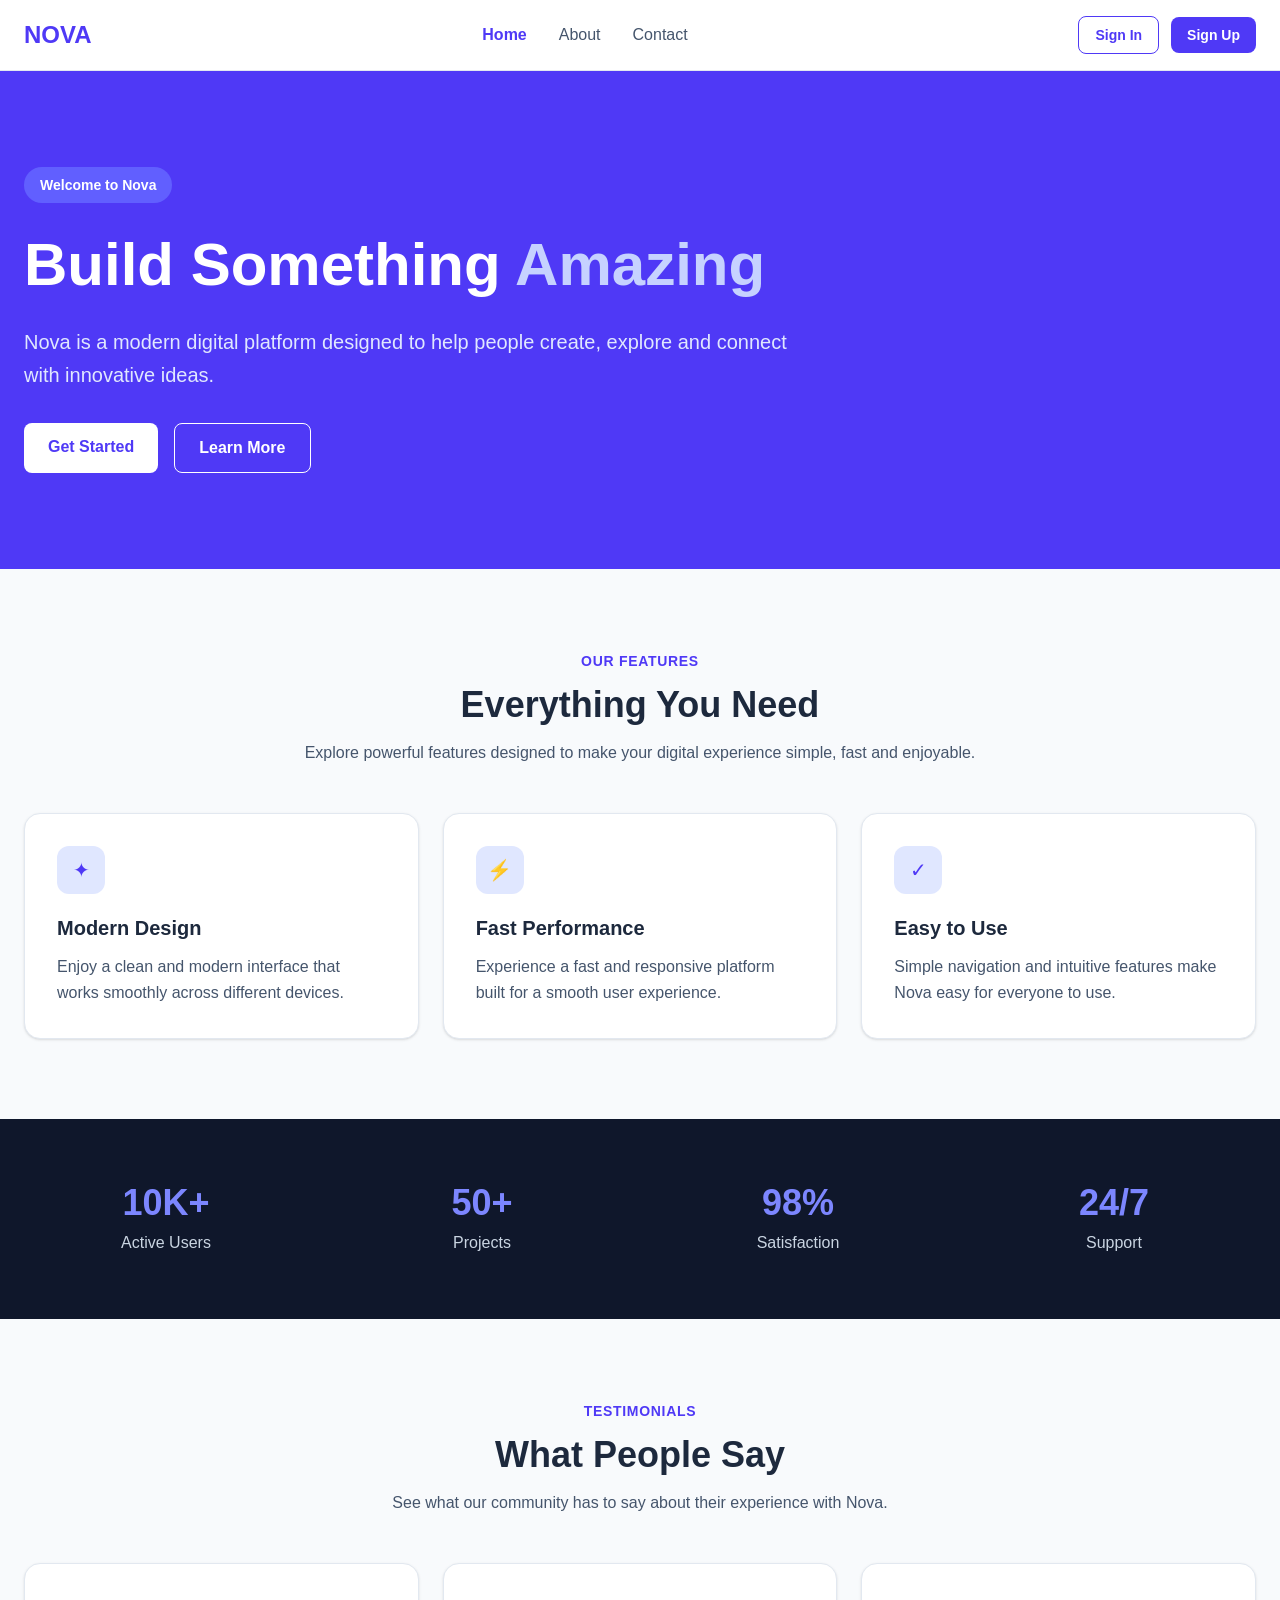
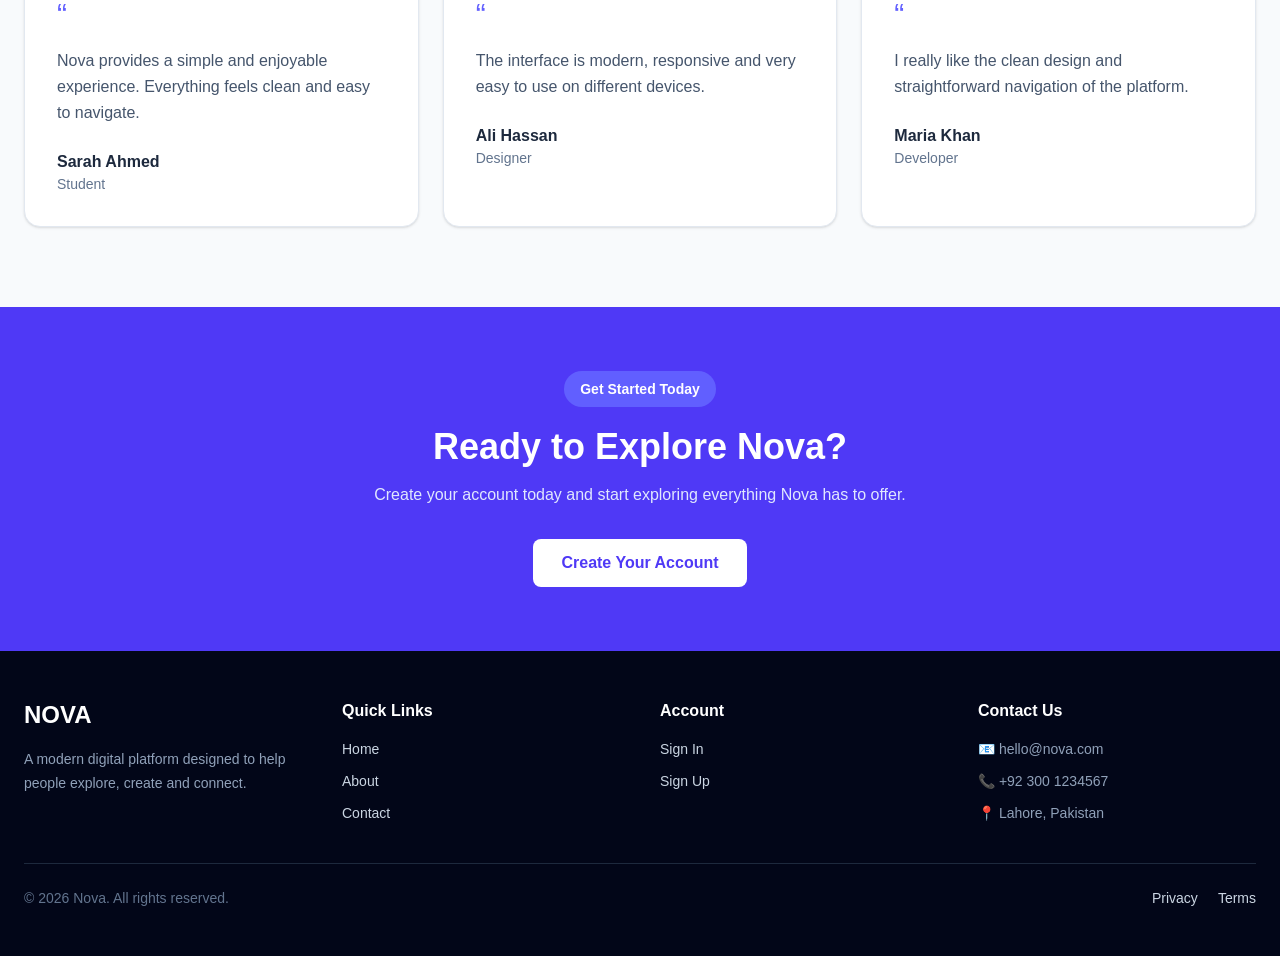
==== index.html @ df2145a0 "Initial Nova website" ====
<!DOCTYPE html>
<html lang="en">

<head>
    <meta charset="UTF-8">
    <meta name="viewport" content="width=device-width, initial-scale=1.0">

    <title>Nova | Home</title>
<link rel="icon" href="./assets/favicon.svg" type="image/svg+xml">
    <link rel="stylesheet" href="./src/output.css">
</head>

<body class="bg-slate-50 text-slate-800">

   <!-- NAVBAR -->
<nav class="bg-white border-b border-slate-200">
    <div class="max-w-7xl mx-auto px-6 py-4">

        <div class="flex items-center justify-between">

            <!-- Logo -->
            <a href="index.html" class="text-2xl font-bold text-indigo-600">
                NOVA
            </a>

            <!-- Desktop Navigation -->
            <div class="hidden md:flex items-center gap-8">

                <a href="index.html"
                   class="text-indigo-600 font-semibold hover:text-indigo-800">
                    Home
                </a>

                <a href="src/pages/about.html"
                   class="text-slate-600 hover:text-indigo-600">
                    About
                </a>

                <a href="src/pages/contact.html"
                   class="text-slate-600 hover:text-indigo-600">
                    Contact
                </a>

            </div>

            <!-- Desktop Buttons -->
            <div class="hidden md:flex items-center gap-3">

                <a href="src/pages/signin.html"
                   class="px-4 py-2 text-sm font-semibold text-indigo-600 border border-indigo-600 rounded-lg hover:bg-indigo-50">
                    Sign In
                </a>

                <a href="src/pages/signup.html"
                   class="px-4 py-2 text-sm font-semibold text-white bg-indigo-600 rounded-lg hover:bg-indigo-700">
                    Sign Up
                </a>

            </div>

            <!-- Mobile Menu -->
            <details class="md:hidden relative">
                <summary class="list-none cursor-pointer px-4 py-2 rounded-lg bg-indigo-600 text-white font-semibold">
                    Menu
                </summary>

                <div class="absolute right-0 top-12 w-48 bg-white border border-slate-200 rounded-lg shadow-lg p-3 z-50">

                    <a href="index.html"
                       class="block px-3 py-2 rounded-lg text-indigo-600 font-semibold hover:bg-indigo-50">
                        Home
                    </a>

                    <a href="src/pages/about.html"
                       class="block px-3 py-2 rounded-lg text-slate-600 hover:bg-indigo-50">
                        About
                    </a>

                    <a href="src/pages/contact.html"
                       class="block px-3 py-2 rounded-lg text-slate-600 hover:bg-indigo-50">
                        Contact
                    </a>

                    <hr class="my-2 border-slate-200">

                    <a href="src/pages/signin.html"
                       class="block px-3 py-2 rounded-lg text-indigo-600 hover:bg-indigo-50">
                        Sign In
                    </a>

                    <a href="src/pages/signup.html"
                       class="block px-3 py-2 rounded-lg bg-indigo-600 text-white hover:bg-indigo-700">
                        Sign Up
                    </a>

                </div>
            </details>

        </div>

    </div>
</nav>

    <!-- HERO SECTION -->
    <section class="bg-indigo-600 text-white">
        <div class="max-w-7xl mx-auto px-6 py-24">

            <div class="max-w-3xl">

                <span class="inline-block px-4 py-2 mb-6 text-sm font-semibold bg-indigo-500 rounded-full">
                    Welcome to Nova
                </span>

                <h1 class="text-4xl md:text-6xl font-bold leading-tight mb-6">
                    Build Something
                    <span class="text-indigo-200">Amazing</span>
                </h1>

                <p class="text-lg md:text-xl text-indigo-100 mb-8 leading-relaxed">
                    Nova is a modern digital platform designed to help
                    people create, explore and connect with innovative ideas.
                </p>

                <div class="flex flex-col sm:flex-row gap-4">

                    <a href="src/pages/signup.html"
                       class="px-6 py-3 text-center font-semibold bg-white text-indigo-600 rounded-lg hover:bg-indigo-50">
                        Get Started
                    </a>

                    <a href="src/pages/about.html"
                       class="px-6 py-3 text-center font-semibold border border-white rounded-lg hover:bg-indigo-500">
                        Learn More
                    </a>

                </div>

            </div>

        </div>
    </section>


   <!-- FEATURES SECTION -->
<section class="max-w-7xl mx-auto px-6 py-20">

    <!-- Section Heading -->
    <div class="text-center max-w-2xl mx-auto mb-12">

        <span class="text-sm font-semibold text-indigo-600 uppercase tracking-wider">
            Our Features
        </span>

        <h2 class="text-3xl md:text-4xl font-bold mt-3 mb-4">
            Everything You Need
        </h2>

        <p class="text-slate-600">
            Explore powerful features designed to make your digital
            experience simple, fast and enjoyable.
        </p>

    </div>


    <!-- Feature Cards -->
    <div class="grid grid-cols-1 md:grid-cols-2 lg:grid-cols-3 gap-6">

        <!-- Card 1 -->
        <div class="bg-white p-8 rounded-2xl border border-slate-200
                    shadow-sm hover:shadow-lg transition">

            <div class="w-12 h-12 flex items-center justify-center
                        bg-indigo-100 text-indigo-600 rounded-xl text-xl mb-5">
                ✦
            </div>

            <h3 class="text-xl font-bold mb-3">
                Modern Design
            </h3>

            <p class="text-slate-600 leading-relaxed">
                Enjoy a clean and modern interface that works smoothly
                across different devices.
            </p>

        </div>


        <!-- Card 2 -->
        <div class="bg-white p-8 rounded-2xl border border-slate-200
                    shadow-sm hover:shadow-lg transition">

            <div class="w-12 h-12 flex items-center justify-center
                        bg-indigo-100 text-indigo-600 rounded-xl text-xl mb-5">
                ⚡
            </div>

            <h3 class="text-xl font-bold mb-3">
                Fast Performance
            </h3>

            <p class="text-slate-600 leading-relaxed">
                Experience a fast and responsive platform built for
                a smooth user experience.
            </p>

        </div>


        <!-- Card 3 -->
        <div class="bg-white p-8 rounded-2xl border border-slate-200
                    shadow-sm hover:shadow-lg transition">

            <div class="w-12 h-12 flex items-center justify-center
                        bg-indigo-100 text-indigo-600 rounded-xl text-xl mb-5">
                ✓
            </div>

            <h3 class="text-xl font-bold mb-3">
                Easy to Use
            </h3>

            <p class="text-slate-600 leading-relaxed">
                Simple navigation and intuitive features make Nova
                easy for everyone to use.
            </p>

        </div>

    </div>

</section>
<!-- STATS SECTION -->
<section class="bg-slate-900 text-white">
    <div class="max-w-7xl mx-auto px-6 py-16">

        <div class="grid grid-cols-2 md:grid-cols-4 gap-8 text-center">

            <!-- Stat 1 -->
            <div>
                <div class="text-4xl font-bold text-indigo-400 mb-2">
                    10K+
                </div>
                <p class="text-slate-300">
                    Active Users
                </p>
            </div>

            <!-- Stat 2 -->
            <div>
                <div class="text-4xl font-bold text-indigo-400 mb-2">
                    50+
                </div>
                <p class="text-slate-300">
                    Projects
                </p>
            </div>

            <!-- Stat 3 -->
            <div>
                <div class="text-4xl font-bold text-indigo-400 mb-2">
                    98%
                </div>
                <p class="text-slate-300">
                    Satisfaction
                </p>
            </div>

            <!-- Stat 4 -->
            <div>
                <div class="text-4xl font-bold text-indigo-400 mb-2">
                    24/7
                </div>
                <p class="text-slate-300">
                    Support
                </p>
            </div>

        </div>

    </div>
</section>
<!-- TESTIMONIALS SECTION -->
<section class="max-w-7xl mx-auto px-6 py-20">

    <!-- Heading -->
    <div class="text-center max-w-2xl mx-auto mb-12">

        <span class="text-sm font-semibold text-indigo-600 uppercase tracking-wider">
            Testimonials
        </span>

        <h2 class="text-3xl md:text-4xl font-bold mt-3 mb-4">
            What People Say
        </h2>

        <p class="text-slate-600">
            See what our community has to say about their experience with Nova.
        </p>

    </div>


    <!-- Testimonials -->
    <div class="grid grid-cols-1 md:grid-cols-3 gap-6">

        <!-- Testimonial 1 -->
        <div class="bg-white p-8 rounded-2xl border border-slate-200 shadow-sm">

            <div class="text-indigo-500 text-3xl mb-4">
                “
            </div>

            <p class="text-slate-600 leading-relaxed mb-6">
                Nova provides a simple and enjoyable experience.
                Everything feels clean and easy to navigate.
            </p>

            <div>
                <h3 class="font-bold">
                    Sarah Ahmed
                </h3>

                <p class="text-sm text-slate-500">
                    Student
                </p>
            </div>

        </div>


        <!-- Testimonial 2 -->
        <div class="bg-white p-8 rounded-2xl border border-slate-200 shadow-sm">

            <div class="text-indigo-500 text-3xl mb-4">
                “
            </div>

            <p class="text-slate-600 leading-relaxed mb-6">
                The interface is modern, responsive and very easy
                to use on different devices.
            </p>

            <div>
                <h3 class="font-bold">
                    Ali Hassan
                </h3>

                <p class="text-sm text-slate-500">
                    Designer
                </p>
            </div>

        </div>


        <!-- Testimonial 3 -->
        <div class="bg-white p-8 rounded-2xl border border-slate-200 shadow-sm">

            <div class="text-indigo-500 text-3xl mb-4">
                “
            </div>

            <p class="text-slate-600 leading-relaxed mb-6">
                I really like the clean design and straightforward
                navigation of the platform.
            </p>

            <div>
                <h3 class="font-bold">
                    Maria Khan
                </h3>

                <p class="text-sm text-slate-500">
                    Developer
                </p>
            </div>

        </div>

    </div>

</section>
<!-- CTA SECTION -->
<section class="bg-indigo-600 text-white">
    <div class="max-w-7xl mx-auto px-6 py-16 text-center">

        <span class="inline-block px-4 py-2 mb-5 text-sm font-semibold
                     bg-indigo-500 rounded-full">
            Get Started Today
        </span>

        <h2 class="text-3xl md:text-4xl font-bold mb-4">
            Ready to Explore Nova?
        </h2>

        <p class="max-w-2xl mx-auto text-indigo-100 mb-8">
            Create your account today and start exploring everything
            Nova has to offer.
        </p>

        <a href="src/pages/signup.html"
           class="inline-block px-7 py-3 bg-white text-indigo-600
                  font-semibold rounded-lg hover:bg-indigo-50 transition">
            Create Your Account
        </a>

    </div>
</section>
<!-- FOOTER -->
<footer class="bg-slate-950 text-slate-300">

    <div class="max-w-7xl mx-auto px-6 py-12">

        <div class="grid grid-cols-1 md:grid-cols-4 gap-10">

            <!-- Brand -->
            <div>
                <a href="index.html"
                   class="text-2xl font-bold text-white">
                    NOVA
                </a>

                <p class="mt-4 text-sm leading-6 text-slate-400">
                    A modern digital platform designed to help
                    people explore, create and connect.
                </p>
            </div>


            <!-- Quick Links -->
            <div>
                <h3 class="text-white font-semibold mb-4">
                    Quick Links
                </h3>

                <ul class="space-y-3 text-sm">
                    <li>
                        <a href="index.html"
                           class="hover:text-white transition">
                            Home
                        </a>
                    </li>

                    <li>
                        <a href="src/pages/about.html"
                           class="hover:text-white transition">
                            About
                        </a>
                    </li>

                    <li>
                        <a href="src/pages/contact.html"
                           class="hover:text-white transition">
                            Contact
                        </a>
                    </li>
                </ul>
            </div>


            <!-- Account -->
            <div>
                <h3 class="text-white font-semibold mb-4">
                    Account
                </h3>

                <ul class="space-y-3 text-sm">
                    <li>
                        <a href="src/pages/signin.html"
                           class="hover:text-white transition">
                            Sign In
                        </a>
                    </li>

                    <li>
                        <a href="src/pages/signup.html"
                           class="hover:text-white transition">
                            Sign Up
                        </a>
                    </li>
                </ul>
            </div>


            <!-- Contact -->
            <div>
                <h3 class="text-white font-semibold mb-4">
                    Contact Us
                </h3>

                <ul class="space-y-3 text-sm text-slate-400">
                    <li>📧 hello@nova.com</li>
                    <li>📞 +92 300 1234567</li>
                    <li>📍 Lahore, Pakistan</li>
                </ul>
            </div>

        </div>


        <!-- Bottom -->
        <div class="border-t border-slate-800 mt-10 pt-6
                    flex flex-col md:flex-row justify-between
                    items-center gap-4">

            <p class="text-sm text-slate-500">
                © 2026 Nova. All rights reserved.
            </p>

            <div class="flex gap-5 text-sm">
                <a href="#" class="hover:text-white">
                    Privacy
                </a>

                <a href="#" class="hover:text-white">
                    Terms
                </a>
            </div>

        </div>

    </div>

</footer>

</body>
</html>
---- src/output.css ----
/*! tailwindcss v4.3.3 | MIT License | https://tailwindcss.com */
@layer properties;
@layer theme, base, components, utilities;
@layer theme {
  :root, :host {
    --font-sans: -apple-system, BlinkMacSystemFont, "Segoe UI", Roboto, "Helvetica Neue",
      "Noto Sans", Arial, sans-serif, "Apple Color Emoji", "Segoe UI Emoji",
      "Segoe UI Symbol", "Noto Color Emoji";
    --font-mono: ui-monospace, SFMono-Regular, Menlo, Monaco, Consolas, "Liberation Mono",
      "Courier New", monospace;
    --color-red-500: oklch(63.7% 0.237 25.331);
    --color-indigo-50: oklch(96.2% 0.018 272.314);
    --color-indigo-100: oklch(93% 0.034 272.788);
    --color-indigo-200: oklch(87% 0.065 274.039);
    --color-indigo-400: oklch(67.3% 0.182 276.935);
    --color-indigo-500: oklch(58.5% 0.233 277.117);
    --color-indigo-600: oklch(51.1% 0.262 276.966);
    --color-indigo-700: oklch(45.7% 0.24 277.023);
    --color-indigo-800: oklch(39.8% 0.195 277.366);
    --color-slate-50: oklch(98.4% 0.003 247.858);
    --color-slate-100: oklch(96.8% 0.007 247.896);
    --color-slate-200: oklch(92.9% 0.013 255.508);
    --color-slate-300: oklch(86.9% 0.022 252.894);
    --color-slate-400: oklch(70.4% 0.04 256.788);
    --color-slate-500: oklch(55.4% 0.046 257.417);
    --color-slate-600: oklch(44.6% 0.043 257.281);
    --color-slate-800: oklch(27.9% 0.041 260.031);
    --color-slate-900: oklch(20.8% 0.042 265.755);
    --color-slate-950: oklch(12.9% 0.042 264.695);
    --color-white: #fff;
    --spacing: 0.25rem;
    --container-md: 28rem;
    --container-2xl: 42rem;
    --container-3xl: 48rem;
    --container-7xl: 80rem;
    --text-sm: 0.875rem;
    --text-sm--line-height: calc(1.25 / 0.875);
    --text-lg: 1.125rem;
    --text-lg--line-height: calc(1.75 / 1.125);
    --text-xl: 1.25rem;
    --text-xl--line-height: calc(1.75 / 1.25);
    --text-2xl: 1.5rem;
    --text-2xl--line-height: calc(2 / 1.5);
    --text-3xl: 1.875rem;
    --text-3xl--line-height: calc(2.25 / 1.875);
    --text-4xl: 2.25rem;
    --text-4xl--line-height: calc(2.5 / 2.25);
    --text-6xl: 3.75rem;
    --text-6xl--line-height: 1;
    --font-weight-medium: 500;
    --font-weight-semibold: 600;
    --font-weight-bold: 700;
    --tracking-wider: 0.05em;
    --leading-tight: 1.25;
    --leading-relaxed: 1.625;
    --radius-lg: 0.5rem;
    --radius-xl: 0.75rem;
    --radius-2xl: 1rem;
    --radius-3xl: 1.5rem;
    --default-transition-duration: 150ms;
    --default-transition-timing-function: cubic-bezier(0.4, 0, 0.2, 1);
    --default-font-family: var(--font-sans);
    --default-mono-font-family: var(--font-mono);
  }
}
@layer base {
  *, ::after, ::before, ::backdrop, ::file-selector-button {
    box-sizing: border-box;
    margin: 0;
    padding: 0;
    border: 0 solid;
  }
  html, :host {
    line-height: 1.5;
    -webkit-text-size-adjust: 100%;
    tab-size: 4;
    font-family: var(--default-font-family, -apple-system, BlinkMacSystemFont, "Segoe UI", Roboto, "Helvetica Neue", "Noto Sans", Arial, sans-serif, "Apple Color Emoji", "Segoe UI Emoji", "Segoe UI Symbol", "Noto Color Emoji");
    font-feature-settings: var(--default-font-feature-settings, normal);
    font-variation-settings: var(--default-font-variation-settings, normal);
    -webkit-tap-highlight-color: transparent;
  }
  hr {
    height: 0;
    color: inherit;
    border-top-width: 1px;
  }
  abbr:where([title]) {
    -webkit-text-decoration: underline dotted;
    text-decoration: underline dotted;
  }
  h1, h2, h3, h4, h5, h6 {
    font-size: inherit;
    font-weight: inherit;
  }
  a {
    color: inherit;
    -webkit-text-decoration: inherit;
    text-decoration: inherit;
  }
  b, strong {
    font-weight: bolder;
  }
  code, kbd, samp, pre {
    font-family: var(--default-mono-font-family, ui-monospace, SFMono-Regular, Menlo, Monaco, Consolas, "Liberation Mono", "Courier New", monospace);
    font-feature-settings: var(--default-mono-font-feature-settings, normal);
    font-variation-settings: var(--default-mono-font-variation-settings, normal);
    font-size: 1em;
  }
  small {
    font-size: 80%;
  }
  sub, sup {
    font-size: 75%;
    line-height: 0;
    position: relative;
    vertical-align: baseline;
  }
  sub {
    bottom: -0.25em;
  }
  sup {
    top: -0.5em;
  }
  table {
    text-indent: 0;
    border-color: inherit;
    border-collapse: collapse;
  }
  :-moz-focusring:where(:not(iframe)) {
    outline: auto;
  }
  progress {
    vertical-align: baseline;
  }
  summary {
    display: list-item;
  }
  ol, ul, menu {
    list-style: none;
  }
  img, svg, video, canvas, audio, iframe, embed, object {
    display: block;
    vertical-align: middle;
  }
  img, video {
    max-width: 100%;
    height: auto;
  }
  button, input, select, optgroup, textarea, ::file-selector-button {
    font: inherit;
    font-feature-settings: inherit;
    font-variation-settings: inherit;
    letter-spacing: inherit;
    color: inherit;
    border-radius: 0;
    background-color: transparent;
    opacity: 1;
  }
  :where(select:is([multiple], [size])) optgroup {
    font-weight: bolder;
  }
  :where(select:is([multiple], [size])) optgroup option {
    padding-inline-start: 20px;
  }
  ::file-selector-button {
    margin-inline-end: 4px;
  }
  ::placeholder {
    opacity: 1;
  }
  @supports (not (-webkit-appearance: -apple-pay-button))  or (contain-intrinsic-size: 1px) {
    ::placeholder {
      color: currentcolor;
      @supports (color: color-mix(in lab, red, red)) {
        color: color-mix(in oklab, currentcolor 50%, transparent);
      }
    }
  }
  textarea {
    resize: vertical;
  }
  ::-webkit-search-decoration {
    -webkit-appearance: none;
  }
  ::-webkit-date-and-time-value {
    min-height: 1lh;
    text-align: inherit;
  }
  ::-webkit-datetime-edit {
    display: inline-flex;
  }
  ::-webkit-datetime-edit-fields-wrapper {
    padding: 0;
  }
  ::-webkit-datetime-edit, ::-webkit-datetime-edit-year-field, ::-webkit-datetime-edit-month-field, ::-webkit-datetime-edit-day-field, ::-webkit-datetime-edit-hour-field, ::-webkit-datetime-edit-minute-field, ::-webkit-datetime-edit-second-field, ::-webkit-datetime-edit-millisecond-field, ::-webkit-datetime-edit-meridiem-field {
    padding-block: 0;
  }
  ::-webkit-calendar-picker-indicator {
    line-height: 1;
  }
  :-moz-ui-invalid {
    box-shadow: none;
  }
  button, input:where([type="button"], [type="reset"], [type="submit"]), ::file-selector-button {
    appearance: button;
  }
  ::-webkit-inner-spin-button, ::-webkit-outer-spin-button {
    height: auto;
  }
  [hidden]:where(:not([hidden="until-found"])) {
    display: none !important;
  }
}
@layer utilities {
  .absolute {
    position: absolute;
  }
  .relative {
    position: relative;
  }
  .top-12 {
    top: calc(var(--spacing) * 12);
  }
  .right-0 {
    right: 0px;
  }
  .z-50 {
    z-index: 50;
  }
  .mx-auto {
    margin-inline: auto;
  }
  .my-2 {
    margin-block: calc(var(--spacing) * 2);
  }
  .my-7 {
    margin-block: calc(var(--spacing) * 7);
  }
  .mt-1 {
    margin-top: var(--spacing);
  }
  .mt-2 {
    margin-top: calc(var(--spacing) * 2);
  }
  .mt-3 {
    margin-top: calc(var(--spacing) * 3);
  }
  .mt-4 {
    margin-top: calc(var(--spacing) * 4);
  }
  .mt-7 {
    margin-top: calc(var(--spacing) * 7);
  }
  .mt-8 {
    margin-top: calc(var(--spacing) * 8);
  }
  .mt-10 {
    margin-top: calc(var(--spacing) * 10);
  }
  .mt-12 {
    margin-top: calc(var(--spacing) * 12);
  }
  .mt-20 {
    margin-top: calc(var(--spacing) * 20);
  }
  .mb-2 {
    margin-bottom: calc(var(--spacing) * 2);
  }
  .mb-3 {
    margin-bottom: calc(var(--spacing) * 3);
  }
  .mb-4 {
    margin-bottom: calc(var(--spacing) * 4);
  }
  .mb-5 {
    margin-bottom: calc(var(--spacing) * 5);
  }
  .mb-6 {
    margin-bottom: calc(var(--spacing) * 6);
  }
  .mb-8 {
    margin-bottom: calc(var(--spacing) * 8);
  }
  .mb-10 {
    margin-bottom: calc(var(--spacing) * 10);
  }
  .mb-12 {
    margin-bottom: calc(var(--spacing) * 12);
  }
  .block {
    display: block;
  }
  .flex {
    display: flex;
  }
  .grid {
    display: grid;
  }
  .hidden {
    display: none;
  }
  .inline-block {
    display: inline-block;
  }
  .table {
    display: table;
  }
  .h-4 {
    height: calc(var(--spacing) * 4);
  }
  .h-12 {
    height: calc(var(--spacing) * 12);
  }
  .h-14 {
    height: calc(var(--spacing) * 14);
  }
  .h-16 {
    height: calc(var(--spacing) * 16);
  }
  .h-px {
    height: 1px;
  }
  .min-h-\[calc\(100vh-80px\)\] {
    min-height: calc(100vh - 80px);
  }
  .w-4 {
    width: calc(var(--spacing) * 4);
  }
  .w-12 {
    width: calc(var(--spacing) * 12);
  }
  .w-14 {
    width: calc(var(--spacing) * 14);
  }
  .w-16 {
    width: calc(var(--spacing) * 16);
  }
  .w-48 {
    width: calc(var(--spacing) * 48);
  }
  .w-full {
    width: 100%;
  }
  .max-w-2xl {
    max-width: var(--container-2xl);
  }
  .max-w-3xl {
    max-width: var(--container-3xl);
  }
  .max-w-7xl {
    max-width: var(--container-7xl);
  }
  .max-w-md {
    max-width: var(--container-md);
  }
  .flex-1 {
    flex: 1;
  }
  .border-collapse {
    border-collapse: collapse;
  }
  .cursor-pointer {
    cursor: pointer;
  }
  .resize {
    resize: both;
  }
  .list-none {
    list-style-type: none;
  }
  .grid-cols-1 {
    grid-template-columns: repeat(1, minmax(0, 1fr));
  }
  .grid-cols-2 {
    grid-template-columns: repeat(2, minmax(0, 1fr));
  }
  .flex-col {
    flex-direction: column;
  }
  .items-center {
    align-items: center;
  }
  .items-start {
    align-items: flex-start;
  }
  .justify-between {
    justify-content: space-between;
  }
  .justify-center {
    justify-content: center;
  }
  .gap-2 {
    gap: calc(var(--spacing) * 2);
  }
  .gap-3 {
    gap: calc(var(--spacing) * 3);
  }
  .gap-4 {
    gap: calc(var(--spacing) * 4);
  }
  .gap-5 {
    gap: calc(var(--spacing) * 5);
  }
  .gap-6 {
    gap: calc(var(--spacing) * 6);
  }
  .gap-8 {
    gap: calc(var(--spacing) * 8);
  }
  .gap-10 {
    gap: calc(var(--spacing) * 10);
  }
  .gap-12 {
    gap: calc(var(--spacing) * 12);
  }
  :where(.space-y-3 > :not(:last-child)) {
    --tw-space-y-reverse: 0;
    margin-block-start: calc(calc(var(--spacing) * 3) * var(--tw-space-y-reverse));
    margin-block-end: calc(calc(var(--spacing) * 3) * calc(1 - var(--tw-space-y-reverse)));
  }
  :where(.space-y-5 > :not(:last-child)) {
    --tw-space-y-reverse: 0;
    margin-block-start: calc(calc(var(--spacing) * 5) * var(--tw-space-y-reverse));
    margin-block-end: calc(calc(var(--spacing) * 5) * calc(1 - var(--tw-space-y-reverse)));
  }
  :where(.space-y-6 > :not(:last-child)) {
    --tw-space-y-reverse: 0;
    margin-block-start: calc(calc(var(--spacing) * 6) * var(--tw-space-y-reverse));
    margin-block-end: calc(calc(var(--spacing) * 6) * calc(1 - var(--tw-space-y-reverse)));
  }
  .rounded-2xl {
    border-radius: var(--radius-2xl);
  }
  .rounded-3xl {
    border-radius: var(--radius-3xl);
  }
  .rounded-full {
    border-radius: calc(infinity * 1px);
  }
  .rounded-lg {
    border-radius: var(--radius-lg);
  }
  .rounded-xl {
    border-radius: var(--radius-xl);
  }
  .border {
    border-style: var(--tw-border-style);
    border-width: 1px;
  }
  .border-t {
    border-top-style: var(--tw-border-style);
    border-top-width: 1px;
  }
  .border-b {
    border-bottom-style: var(--tw-border-style);
    border-bottom-width: 1px;
  }
  .border-indigo-600 {
    border-color: var(--color-indigo-600);
  }
  .border-slate-100 {
    border-color: var(--color-slate-100);
  }
  .border-slate-200 {
    border-color: var(--color-slate-200);
  }
  .border-slate-300 {
    border-color: var(--color-slate-300);
  }
  .border-slate-800 {
    border-color: var(--color-slate-800);
  }
  .border-white {
    border-color: var(--color-white);
  }
  .bg-indigo-50 {
    background-color: var(--color-indigo-50);
  }
  .bg-indigo-100 {
    background-color: var(--color-indigo-100);
  }
  .bg-indigo-500 {
    background-color: var(--color-indigo-500);
  }
  .bg-indigo-600 {
    background-color: var(--color-indigo-600);
  }
  .bg-slate-50 {
    background-color: var(--color-slate-50);
  }
  .bg-slate-200 {
    background-color: var(--color-slate-200);
  }
  .bg-slate-900 {
    background-color: var(--color-slate-900);
  }
  .bg-slate-950 {
    background-color: var(--color-slate-950);
  }
  .bg-white {
    background-color: var(--color-white);
  }
  .p-3 {
    padding: calc(var(--spacing) * 3);
  }
  .p-7 {
    padding: calc(var(--spacing) * 7);
  }
  .p-8 {
    padding: calc(var(--spacing) * 8);
  }
  .p-10 {
    padding: calc(var(--spacing) * 10);
  }
  .px-3 {
    padding-inline: calc(var(--spacing) * 3);
  }
  .px-4 {
    padding-inline: calc(var(--spacing) * 4);
  }
  .px-5 {
    padding-inline: calc(var(--spacing) * 5);
  }
  .px-6 {
    padding-inline: calc(var(--spacing) * 6);
  }
  .px-7 {
    padding-inline: calc(var(--spacing) * 7);
  }
  .py-2 {
    padding-block: calc(var(--spacing) * 2);
  }
  .py-2\.5 {
    padding-block: calc(var(--spacing) * 2.5);
  }
  .py-3 {
    padding-block: calc(var(--spacing) * 3);
  }
  .py-4 {
    padding-block: calc(var(--spacing) * 4);
  }
  .py-10 {
    padding-block: calc(var(--spacing) * 10);
  }
  .py-12 {
    padding-block: calc(var(--spacing) * 12);
  }
  .py-16 {
    padding-block: calc(var(--spacing) * 16);
  }
  .py-20 {
    padding-block: calc(var(--spacing) * 20);
  }
  .py-24 {
    padding-block: calc(var(--spacing) * 24);
  }
  .pt-6 {
    padding-top: calc(var(--spacing) * 6);
  }
  .text-center {
    text-align: center;
  }
  .text-2xl {
    font-size: var(--text-2xl);
    line-height: var(--tw-leading, var(--text-2xl--line-height));
  }
  .text-3xl {
    font-size: var(--text-3xl);
    line-height: var(--tw-leading, var(--text-3xl--line-height));
  }
  .text-4xl {
    font-size: var(--text-4xl);
    line-height: var(--tw-leading, var(--text-4xl--line-height));
  }
  .text-lg {
    font-size: var(--text-lg);
    line-height: var(--tw-leading, var(--text-lg--line-height));
  }
  .text-sm {
    font-size: var(--text-sm);
    line-height: var(--tw-leading, var(--text-sm--line-height));
  }
  .text-xl {
    font-size: var(--text-xl);
    line-height: var(--tw-leading, var(--text-xl--line-height));
  }
  .leading-6 {
    --tw-leading: calc(var(--spacing) * 6);
    line-height: calc(var(--spacing) * 6);
  }
  .leading-7 {
    --tw-leading: calc(var(--spacing) * 7);
    line-height: calc(var(--spacing) * 7);
  }
  .leading-8 {
    --tw-leading: calc(var(--spacing) * 8);
    line-height: calc(var(--spacing) * 8);
  }
  .leading-relaxed {
    --tw-leading: var(--leading-relaxed);
    line-height: var(--leading-relaxed);
  }
  .leading-tight {
    --tw-leading: var(--leading-tight);
    line-height: var(--leading-tight);
  }
  .font-bold {
    --tw-font-weight: var(--font-weight-bold);
    font-weight: var(--font-weight-bold);
  }
  .font-medium {
    --tw-font-weight: var(--font-weight-medium);
    font-weight: var(--font-weight-medium);
  }
  .font-semibold {
    --tw-font-weight: var(--font-weight-semibold);
    font-weight: var(--font-weight-semibold);
  }
  .tracking-wider {
    --tw-tracking: var(--tracking-wider);
    letter-spacing: var(--tracking-wider);
  }
  .text-indigo-100 {
    color: var(--color-indigo-100);
  }
  .text-indigo-200 {
    color: var(--color-indigo-200);
  }
  .text-indigo-400 {
    color: var(--color-indigo-400);
  }
  .text-indigo-500 {
    color: var(--color-indigo-500);
  }
  .text-indigo-600 {
    color: var(--color-indigo-600);
  }
  .text-red-500 {
    color: var(--color-red-500);
  }
  .text-slate-300 {
    color: var(--color-slate-300);
  }
  .text-slate-400 {
    color: var(--color-slate-400);
  }
  .text-slate-500 {
    color: var(--color-slate-500);
  }
  .text-slate-600 {
    color: var(--color-slate-600);
  }
  .text-slate-800 {
    color: var(--color-slate-800);
  }
  .text-white {
    color: var(--color-white);
  }
  .uppercase {
    text-transform: uppercase;
  }
  .underline {
    text-decoration-line: underline;
  }
  .accent-indigo-600 {
    accent-color: var(--color-indigo-600);
  }
  .shadow-lg {
    --tw-shadow: 0 10px 15px -3px var(--tw-shadow-color, rgb(0 0 0 / 0.1)), 0 4px 6px -4px var(--tw-shadow-color, rgb(0 0 0 / 0.1));
    box-shadow: var(--tw-inset-shadow), var(--tw-inset-ring-shadow), var(--tw-ring-offset-shadow), var(--tw-ring-shadow), var(--tw-shadow);
  }
  .shadow-sm {
    --tw-shadow: 0 1px 3px 0 var(--tw-shadow-color, rgb(0 0 0 / 0.1)), 0 1px 2px -1px var(--tw-shadow-color, rgb(0 0 0 / 0.1));
    box-shadow: var(--tw-inset-shadow), var(--tw-inset-ring-shadow), var(--tw-ring-offset-shadow), var(--tw-ring-shadow), var(--tw-shadow);
  }
  .outline {
    outline-style: var(--tw-outline-style);
    outline-width: 1px;
  }
  .transition {
    transition-property: color, background-color, border-color, outline-color, text-decoration-color, fill, stroke, --tw-gradient-from, --tw-gradient-via, --tw-gradient-to, opacity, box-shadow, transform, translate, scale, rotate, filter, -webkit-backdrop-filter, backdrop-filter, display, content-visibility, overlay, pointer-events;
    transition-timing-function: var(--tw-ease, var(--default-transition-timing-function));
    transition-duration: var(--tw-duration, var(--default-transition-duration));
  }
  @media (hover: hover) {
    .hover\:bg-indigo-50:hover {
      background-color: var(--color-indigo-50);
    }
    .hover\:bg-indigo-500:hover {
      background-color: var(--color-indigo-500);
    }
    .hover\:bg-indigo-700:hover {
      background-color: var(--color-indigo-700);
    }
    .hover\:bg-slate-50:hover {
      background-color: var(--color-slate-50);
    }
    .hover\:text-indigo-600:hover {
      color: var(--color-indigo-600);
    }
    .hover\:text-indigo-700:hover {
      color: var(--color-indigo-700);
    }
    .hover\:text-indigo-800:hover {
      color: var(--color-indigo-800);
    }
    .hover\:text-white:hover {
      color: var(--color-white);
    }
    .hover\:shadow-lg:hover {
      --tw-shadow: 0 10px 15px -3px var(--tw-shadow-color, rgb(0 0 0 / 0.1)), 0 4px 6px -4px var(--tw-shadow-color, rgb(0 0 0 / 0.1));
      box-shadow: var(--tw-inset-shadow), var(--tw-inset-ring-shadow), var(--tw-ring-offset-shadow), var(--tw-ring-shadow), var(--tw-shadow);
    }
  }
  .focus\:ring-2:focus {
    --tw-ring-shadow: var(--tw-ring-inset,) 0 0 0 calc(2px + var(--tw-ring-offset-width)) var(--tw-ring-color, currentcolor);
    box-shadow: var(--tw-inset-shadow), var(--tw-inset-ring-shadow), var(--tw-ring-offset-shadow), var(--tw-ring-shadow), var(--tw-shadow);
  }
  .focus\:ring-indigo-500:focus {
    --tw-ring-color: var(--color-indigo-500);
  }
  .focus\:outline-none:focus {
    --tw-outline-style: none;
    outline-style: none;
  }
  @media (width >= 40rem) {
    .sm\:flex-row {
      flex-direction: row;
    }
  }
  @media (width >= 48rem) {
    .md\:flex {
      display: flex;
    }
    .md\:hidden {
      display: none;
    }
    .md\:grid-cols-2 {
      grid-template-columns: repeat(2, minmax(0, 1fr));
    }
    .md\:grid-cols-3 {
      grid-template-columns: repeat(3, minmax(0, 1fr));
    }
    .md\:grid-cols-4 {
      grid-template-columns: repeat(4, minmax(0, 1fr));
    }
    .md\:flex-row {
      flex-direction: row;
    }
    .md\:p-12 {
      padding: calc(var(--spacing) * 12);
    }
    .md\:p-16 {
      padding: calc(var(--spacing) * 16);
    }
    .md\:text-4xl {
      font-size: var(--text-4xl);
      line-height: var(--tw-leading, var(--text-4xl--line-height));
    }
    .md\:text-6xl {
      font-size: var(--text-6xl);
      line-height: var(--tw-leading, var(--text-6xl--line-height));
    }
    .md\:text-xl {
      font-size: var(--text-xl);
      line-height: var(--tw-leading, var(--text-xl--line-height));
    }
  }
  @media (width >= 64rem) {
    .lg\:grid-cols-3 {
      grid-template-columns: repeat(3, minmax(0, 1fr));
    }
  }
}
@property --tw-space-y-reverse {
  syntax: "*";
  inherits: false;
  initial-value: 0;
}
@property --tw-border-style {
  syntax: "*";
  inherits: false;
  initial-value: solid;
}
@property --tw-leading {
  syntax: "*";
  inherits: false;
}
@property --tw-font-weight {
  syntax: "*";
  inherits: false;
}
@property --tw-tracking {
  syntax: "*";
  inherits: false;
}
@property --tw-shadow {
  syntax: "*";
  inherits: false;
  initial-value: 0 0 #0000;
}
@property --tw-shadow-color {
  syntax: "*";
  inherits: false;
}
@property --tw-shadow-alpha {
  syntax: "<percentage>";
  inherits: false;
  initial-value: 100%;
}
@property --tw-inset-shadow {
  syntax: "*";
  inherits: false;
  initial-value: 0 0 #0000;
}
@property --tw-inset-shadow-color {
  syntax: "*";
  inherits: false;
}
@property --tw-inset-shadow-alpha {
  syntax: "<percentage>";
  inherits: false;
  initial-value: 100%;
}
@property --tw-ring-color {
  syntax: "*";
  inherits: false;
}
@property --tw-ring-shadow {
  syntax: "*";
  inherits: false;
  initial-value: 0 0 #0000;
}
@property --tw-inset-ring-color {
  syntax: "*";
  inherits: false;
}
@property --tw-inset-ring-shadow {
  syntax: "*";
  inherits: false;
  initial-value: 0 0 #0000;
}
@property --tw-ring-inset {
  syntax: "*";
  inherits: false;
}
@property --tw-ring-offset-width {
  syntax: "<length>";
  inherits: false;
  initial-value: 0px;
}
@property --tw-ring-offset-color {
  syntax: "*";
  inherits: false;
  initial-value: #fff;
}
@property --tw-ring-offset-shadow {
  syntax: "*";
  inherits: false;
  initial-value: 0 0 #0000;
}
@property --tw-outline-style {
  syntax: "*";
  inherits: false;
  initial-value: solid;
}
@layer properties {
  @supports ((-webkit-hyphens: none) and (not (margin-trim: inline))) or ((-moz-orient: inline) and (not (color:rgb(from red r g b)))) {
    *, ::before, ::after, ::backdrop {
      --tw-space-y-reverse: 0;
      --tw-border-style: solid;
      --tw-leading: initial;
      --tw-font-weight: initial;
      --tw-tracking: initial;
      --tw-shadow: 0 0 #0000;
      --tw-shadow-color: initial;
      --tw-shadow-alpha: 100%;
      --tw-inset-shadow: 0 0 #0000;
      --tw-inset-shadow-color: initial;
      --tw-inset-shadow-alpha: 100%;
      --tw-ring-color: initial;
      --tw-ring-shadow: 0 0 #0000;
      --tw-inset-ring-color: initial;
      --tw-inset-ring-shadow: 0 0 #0000;
      --tw-ring-inset: initial;
      --tw-ring-offset-width: 0px;
      --tw-ring-offset-color: #fff;
      --tw-ring-offset-shadow: 0 0 #0000;
      --tw-outline-style: solid;
    }
  }
}
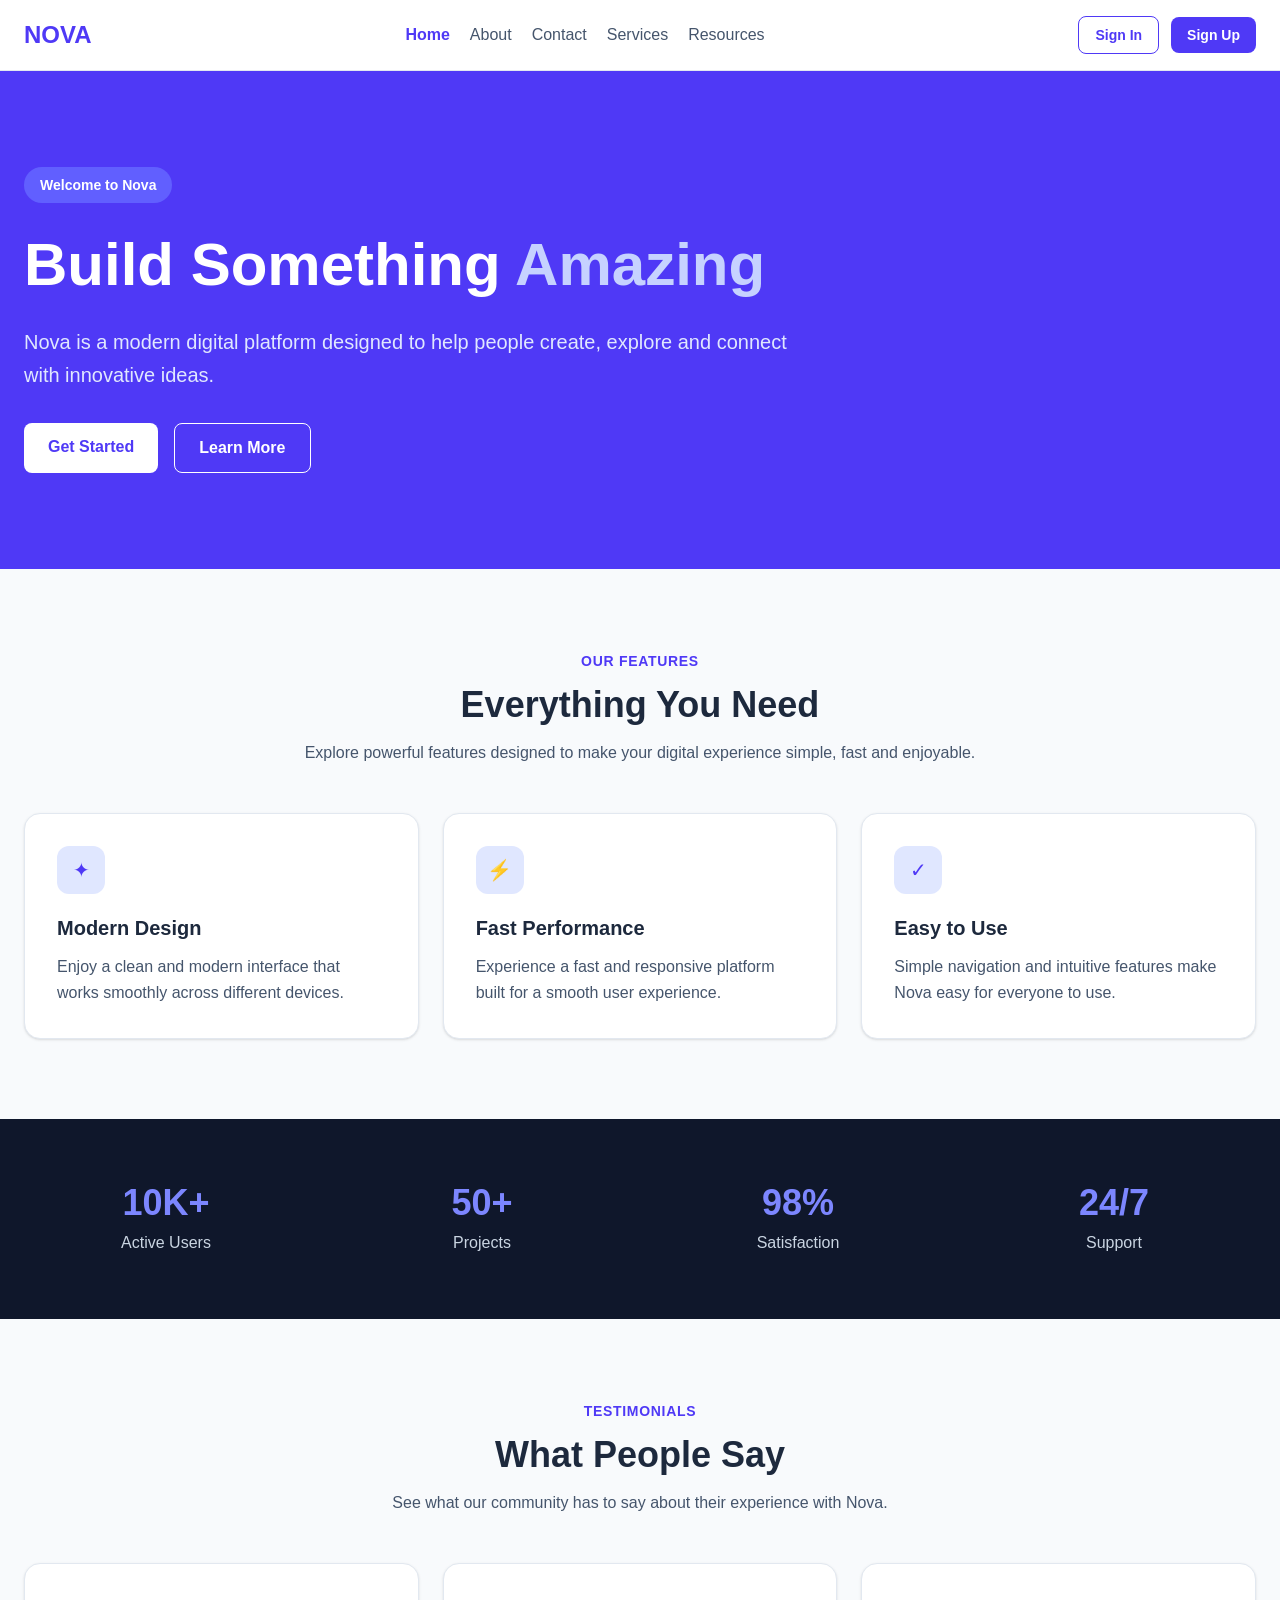
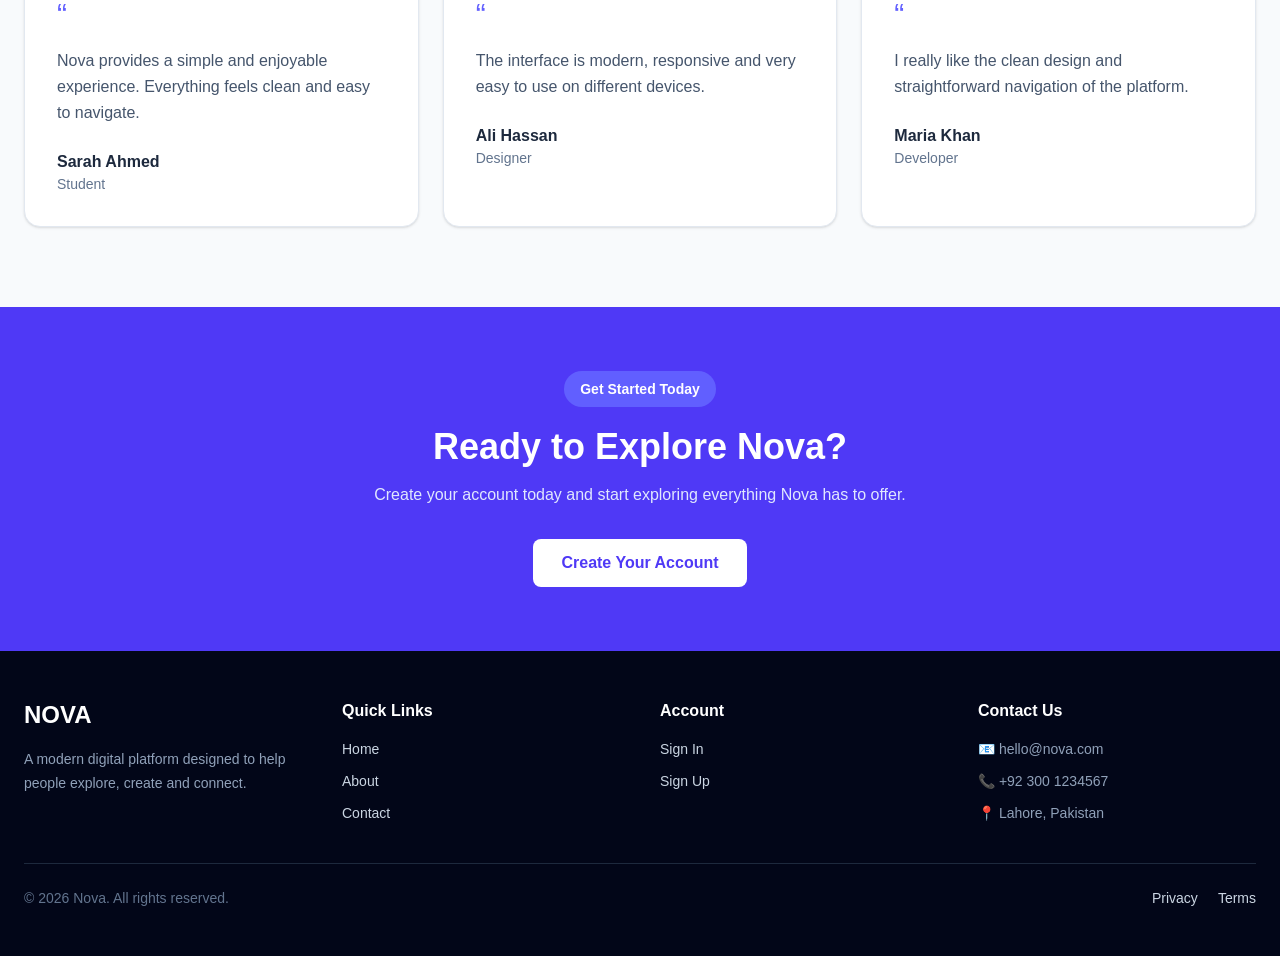
==== commit 577ce6e0: "Complete Assignment 03 CRUD and API integration" ====
--- a/index.html
+++ b/index.html
@@ -12,7 +12,9 @@
 
 <body class="bg-slate-50 text-slate-800">
 
-   <!-- NAVBAR -->
+  
+<!-- NAVBAR -->
+<header>
 <nav class="bg-white border-b border-slate-200">
     <div class="max-w-7xl mx-auto px-6 py-4">
 
@@ -24,7 +26,7 @@
             </a>
 
             <!-- Desktop Navigation -->
-            <div class="hidden md:flex items-center gap-8">
+            <div class="hidden md:flex items-center gap-5">
 
                 <a href="index.html"
                    class="text-indigo-600 font-semibold hover:text-indigo-800">
@@ -39,6 +41,16 @@
                 <a href="src/pages/contact.html"
                    class="text-slate-600 hover:text-indigo-600">
                     Contact
+                </a>
+
+                <a href="src/pages/services.html"
+                   class="text-slate-600 hover:text-indigo-600">
+                    Services
+                </a>
+
+                <a href="src/pages/resources.html"
+                   class="text-slate-600 hover:text-indigo-600">
+                    Resources
                 </a>
 
             </div>
@@ -64,7 +76,7 @@
                     Menu
                 </summary>
 
-                <div class="absolute right-0 top-12 w-48 bg-white border border-slate-200 rounded-lg shadow-lg p-3 z-50">
+                <div class="absolute right-0 top-12 w-52 bg-white border border-slate-200 rounded-lg shadow-lg p-3 z-50">
 
                     <a href="index.html"
                        class="block px-3 py-2 rounded-lg text-indigo-600 font-semibold hover:bg-indigo-50">
@@ -81,6 +93,16 @@
                         Contact
                     </a>
 
+                    <a href="src/pages/services.html"
+                       class="block px-3 py-2 rounded-lg text-slate-600 hover:bg-indigo-50">
+                        Services
+                    </a>
+
+                    <a href="src/pages/resources.html"
+                       class="block px-3 py-2 rounded-lg text-slate-600 hover:bg-indigo-50">
+                        Resources
+                    </a>
+
                     <hr class="my-2 border-slate-200">
 
                     <a href="src/pages/signin.html"
@@ -100,7 +122,10 @@
 
     </div>
 </nav>
-
+</header>
+
+
+    <main> 
     <!-- HERO SECTION -->
     <section class="bg-indigo-600 text-white">
         <div class="max-w-7xl mx-auto px-6 py-24">
@@ -167,7 +192,7 @@
     <div class="grid grid-cols-1 md:grid-cols-2 lg:grid-cols-3 gap-6">
 
         <!-- Card 1 -->
-        <div class="bg-white p-8 rounded-2xl border border-slate-200
+        <article class="bg-white p-8 rounded-2xl border border-slate-200
                     shadow-sm hover:shadow-lg transition">
 
             <div class="w-12 h-12 flex items-center justify-center
@@ -184,11 +209,11 @@
                 across different devices.
             </p>
 
-        </div>
+        </article>
 
 
         <!-- Card 2 -->
-        <div class="bg-white p-8 rounded-2xl border border-slate-200
+        <article class="bg-white p-8 rounded-2xl border border-slate-200
                     shadow-sm hover:shadow-lg transition">
 
             <div class="w-12 h-12 flex items-center justify-center
@@ -205,11 +230,11 @@
                 a smooth user experience.
             </p>
 
-        </div>
+        </article>
 
 
         <!-- Card 3 -->
-        <div class="bg-white p-8 rounded-2xl border border-slate-200
+        <article class="bg-white p-8 rounded-2xl border border-slate-200
                     shadow-sm hover:shadow-lg transition">
 
             <div class="w-12 h-12 flex items-center justify-center
@@ -226,7 +251,7 @@
                 easy for everyone to use.
             </p>
 
-        </div>
+        </article>
 
     </div>
 
@@ -238,44 +263,44 @@
         <div class="grid grid-cols-2 md:grid-cols-4 gap-8 text-center">
 
             <!-- Stat 1 -->
-            <div>
+            <article>
                 <div class="text-4xl font-bold text-indigo-400 mb-2">
                     10K+
                 </div>
                 <p class="text-slate-300">
                     Active Users
                 </p>
-            </div>
+            </article>
 
             <!-- Stat 2 -->
-            <div>
+            <article>
                 <div class="text-4xl font-bold text-indigo-400 mb-2">
                     50+
                 </div>
                 <p class="text-slate-300">
                     Projects
                 </p>
-            </div>
+            </article>
 
             <!-- Stat 3 -->
-            <div>
+            <article>
                 <div class="text-4xl font-bold text-indigo-400 mb-2">
                     98%
                 </div>
                 <p class="text-slate-300">
                     Satisfaction
                 </p>
-            </div>
+            </article>
 
             <!-- Stat 4 -->
-            <div>
+            <article>
                 <div class="text-4xl font-bold text-indigo-400 mb-2">
                     24/7
                 </div>
                 <p class="text-slate-300">
                     Support
                 </p>
-            </div>
+            </article>
 
         </div>
 
@@ -306,7 +331,7 @@
     <div class="grid grid-cols-1 md:grid-cols-3 gap-6">
 
         <!-- Testimonial 1 -->
-        <div class="bg-white p-8 rounded-2xl border border-slate-200 shadow-sm">
+        <article class="bg-white p-8 rounded-2xl border border-slate-200 shadow-sm">
 
             <div class="text-indigo-500 text-3xl mb-4">
                 “
@@ -327,11 +352,11 @@
                 </p>
             </div>
 
-        </div>
+        </article>
 
 
         <!-- Testimonial 2 -->
-        <div class="bg-white p-8 rounded-2xl border border-slate-200 shadow-sm">
+        <article class="bg-white p-8 rounded-2xl border border-slate-200 shadow-sm">
 
             <div class="text-indigo-500 text-3xl mb-4">
                 “
@@ -352,11 +377,11 @@
                 </p>
             </div>
 
-        </div>
+        </article>
 
 
         <!-- Testimonial 3 -->
-        <div class="bg-white p-8 rounded-2xl border border-slate-200 shadow-sm">
+        <article class="bg-white p-8 rounded-2xl border border-slate-200 shadow-sm">
 
             <div class="text-indigo-500 text-3xl mb-4">
                 “
@@ -377,7 +402,7 @@
                 </p>
             </div>
 
-        </div>
+        </article>
 
     </div>
 
@@ -408,6 +433,8 @@
 
     </div>
 </section>
+</main>
+
 <!-- FOOTER -->
 <footer class="bg-slate-950 text-slate-300">
 
--- a/src/output.css
+++ b/src/output.css
@@ -8,7 +8,10 @@
       "Segoe UI Symbol", "Noto Color Emoji";
     --font-mono: ui-monospace, SFMono-Regular, Menlo, Monaco, Consolas, "Liberation Mono",
       "Courier New", monospace;
+    --color-red-100: oklch(93.6% 0.032 17.717);
     --color-red-500: oklch(63.7% 0.237 25.331);
+    --color-red-600: oklch(57.7% 0.245 27.325);
+    --color-red-700: oklch(50.5% 0.213 27.518);
     --color-indigo-50: oklch(96.2% 0.018 272.314);
     --color-indigo-100: oklch(93% 0.034 272.788);
     --color-indigo-200: oklch(87% 0.065 274.039);
@@ -17,6 +20,9 @@
     --color-indigo-600: oklch(51.1% 0.262 276.966);
     --color-indigo-700: oklch(45.7% 0.24 277.023);
     --color-indigo-800: oklch(39.8% 0.195 277.366);
+    --color-purple-600: oklch(55.8% 0.288 302.321);
+    --color-purple-700: oklch(49.6% 0.265 301.924);
+    --color-purple-800: oklch(43.8% 0.218 303.724);
     --color-slate-50: oklch(98.4% 0.003 247.858);
     --color-slate-100: oklch(96.8% 0.007 247.896);
     --color-slate-200: oklch(92.9% 0.013 255.508);
@@ -27,12 +33,24 @@
     --color-slate-800: oklch(27.9% 0.041 260.031);
     --color-slate-900: oklch(20.8% 0.042 265.755);
     --color-slate-950: oklch(12.9% 0.042 264.695);
+    --color-gray-50: oklch(98.5% 0.002 247.839);
+    --color-gray-200: oklch(92.8% 0.006 264.531);
+    --color-gray-300: oklch(87.2% 0.01 258.338);
+    --color-gray-500: oklch(55.1% 0.027 264.364);
+    --color-gray-600: oklch(44.6% 0.03 256.802);
+    --color-gray-700: oklch(37.3% 0.034 259.733);
+    --color-gray-800: oklch(27.8% 0.033 256.848);
+    --color-gray-900: oklch(21% 0.034 264.665);
+    --color-gray-950: oklch(13% 0.028 261.692);
     --color-white: #fff;
     --spacing: 0.25rem;
     --container-md: 28rem;
     --container-2xl: 42rem;
     --container-3xl: 48rem;
+    --container-6xl: 72rem;
     --container-7xl: 80rem;
+    --text-xs: 0.75rem;
+    --text-xs--line-height: calc(1 / 0.75);
     --text-sm: 0.875rem;
     --text-sm--line-height: calc(1.25 / 0.875);
     --text-lg: 1.125rem;
@@ -50,7 +68,9 @@
     --font-weight-medium: 500;
     --font-weight-semibold: 600;
     --font-weight-bold: 700;
+    --tracking-wide: 0.025em;
     --tracking-wider: 0.05em;
+    --tracking-widest: 0.1em;
     --leading-tight: 1.25;
     --leading-relaxed: 1.625;
     --radius-lg: 0.5rem;
@@ -227,6 +247,24 @@
   .z-50 {
     z-index: 50;
   }
+  .container {
+    width: 100%;
+    @media (width >= 40rem) {
+      max-width: 40rem;
+    }
+    @media (width >= 48rem) {
+      max-width: 48rem;
+    }
+    @media (width >= 64rem) {
+      max-width: 64rem;
+    }
+    @media (width >= 80rem) {
+      max-width: 80rem;
+    }
+    @media (width >= 96rem) {
+      max-width: 96rem;
+    }
+  }
   .mx-auto {
     margin-inline: auto;
   }
@@ -260,9 +298,6 @@
   .mt-12 {
     margin-top: calc(var(--spacing) * 12);
   }
-  .mt-20 {
-    margin-top: calc(var(--spacing) * 20);
-  }
   .mb-2 {
     margin-bottom: calc(var(--spacing) * 2);
   }
@@ -323,6 +358,9 @@
   .min-h-\[calc\(100vh-80px\)\] {
     min-height: calc(100vh - 80px);
   }
+  .min-h-screen {
+    min-height: 100vh;
+  }
   .w-4 {
     width: calc(var(--spacing) * 4);
   }
@@ -338,6 +376,9 @@
   .w-48 {
     width: calc(var(--spacing) * 48);
   }
+  .w-52 {
+    width: calc(var(--spacing) * 52);
+  }
   .w-full {
     width: 100%;
   }
@@ -346,6 +387,9 @@
   }
   .max-w-3xl {
     max-width: var(--container-3xl);
+  }
+  .max-w-6xl {
+    max-width: var(--container-6xl);
   }
   .max-w-7xl {
     max-width: var(--container-7xl);
@@ -455,6 +499,15 @@
     border-bottom-style: var(--tw-border-style);
     border-bottom-width: 1px;
   }
+  .border-gray-200 {
+    border-color: var(--color-gray-200);
+  }
+  .border-gray-300 {
+    border-color: var(--color-gray-300);
+  }
+  .border-gray-600 {
+    border-color: var(--color-gray-600);
+  }
   .border-indigo-600 {
     border-color: var(--color-indigo-600);
   }
@@ -473,6 +526,12 @@
   .border-white {
     border-color: var(--color-white);
   }
+  .bg-gray-50 {
+    background-color: var(--color-gray-50);
+  }
+  .bg-gray-950 {
+    background-color: var(--color-gray-950);
+  }
   .bg-indigo-50 {
     background-color: var(--color-indigo-50);
   }
@@ -485,6 +544,18 @@
   .bg-indigo-600 {
     background-color: var(--color-indigo-600);
   }
+  .bg-purple-600 {
+    background-color: var(--color-purple-600);
+  }
+  .bg-purple-700 {
+    background-color: var(--color-purple-700);
+  }
+  .bg-red-100 {
+    background-color: var(--color-red-100);
+  }
+  .bg-red-600 {
+    background-color: var(--color-red-600);
+  }
   .bg-slate-50 {
     background-color: var(--color-slate-50);
   }
@@ -503,6 +574,12 @@
   .p-3 {
     padding: calc(var(--spacing) * 3);
   }
+  .p-5 {
+    padding: calc(var(--spacing) * 5);
+  }
+  .p-6 {
+    padding: calc(var(--spacing) * 6);
+  }
   .p-7 {
     padding: calc(var(--spacing) * 7);
   }
@@ -538,6 +615,12 @@
   }
   .py-4 {
     padding-block: calc(var(--spacing) * 4);
+  }
+  .py-5 {
+    padding-block: calc(var(--spacing) * 5);
+  }
+  .py-6 {
+    padding-block: calc(var(--spacing) * 6);
   }
   .py-10 {
     padding-block: calc(var(--spacing) * 10);
@@ -584,6 +667,10 @@
     font-size: var(--text-xl);
     line-height: var(--tw-leading, var(--text-xl--line-height));
   }
+  .text-xs {
+    font-size: var(--text-xs);
+    line-height: var(--tw-leading, var(--text-xs--line-height));
+  }
   .leading-6 {
     --tw-leading: calc(var(--spacing) * 6);
     line-height: calc(var(--spacing) * 6);
@@ -616,10 +703,33 @@
     --tw-font-weight: var(--font-weight-semibold);
     font-weight: var(--font-weight-semibold);
   }
+  .tracking-wide {
+    --tw-tracking: var(--tracking-wide);
+    letter-spacing: var(--tracking-wide);
+  }
   .tracking-wider {
     --tw-tracking: var(--tracking-wider);
     letter-spacing: var(--tracking-wider);
   }
+  .tracking-widest {
+    --tw-tracking: var(--tracking-widest);
+    letter-spacing: var(--tracking-widest);
+  }
+  .text-gray-300 {
+    color: var(--color-gray-300);
+  }
+  .text-gray-500 {
+    color: var(--color-gray-500);
+  }
+  .text-gray-600 {
+    color: var(--color-gray-600);
+  }
+  .text-gray-700 {
+    color: var(--color-gray-700);
+  }
+  .text-gray-900 {
+    color: var(--color-gray-900);
+  }
   .text-indigo-100 {
     color: var(--color-indigo-100);
   }
@@ -635,8 +745,14 @@
   .text-indigo-600 {
     color: var(--color-indigo-600);
   }
-  .text-red-500 {
-    color: var(--color-red-500);
+  .text-purple-600 {
+    color: var(--color-purple-600);
+  }
+  .text-purple-700 {
+    color: var(--color-purple-700);
+  }
+  .text-red-700 {
+    color: var(--color-red-700);
   }
   .text-slate-300 {
     color: var(--color-slate-300);
@@ -676,13 +792,23 @@
   .outline {
     outline-style: var(--tw-outline-style);
     outline-width: 1px;
+  }
+  .filter {
+    filter: var(--tw-blur,) var(--tw-brightness,) var(--tw-contrast,) var(--tw-grayscale,) var(--tw-hue-rotate,) var(--tw-invert,) var(--tw-saturate,) var(--tw-sepia,) var(--tw-drop-shadow,);
   }
   .transition {
     transition-property: color, background-color, border-color, outline-color, text-decoration-color, fill, stroke, --tw-gradient-from, --tw-gradient-via, --tw-gradient-to, opacity, box-shadow, transform, translate, scale, rotate, filter, -webkit-backdrop-filter, backdrop-filter, display, content-visibility, overlay, pointer-events;
     transition-timing-function: var(--tw-ease, var(--default-transition-timing-function));
     transition-duration: var(--tw-duration, var(--default-transition-duration));
   }
+  .outline-none {
+    --tw-outline-style: none;
+    outline-style: none;
+  }
   @media (hover: hover) {
+    .hover\:bg-gray-800:hover {
+      background-color: var(--color-gray-800);
+    }
     .hover\:bg-indigo-50:hover {
       background-color: var(--color-indigo-50);
     }
@@ -691,6 +817,9 @@
     }
     .hover\:bg-indigo-700:hover {
       background-color: var(--color-indigo-700);
+    }
+    .hover\:bg-purple-800:hover {
+      background-color: var(--color-purple-800);
     }
     .hover\:bg-slate-50:hover {
       background-color: var(--color-slate-50);
@@ -711,6 +840,13 @@
       --tw-shadow: 0 10px 15px -3px var(--tw-shadow-color, rgb(0 0 0 / 0.1)), 0 4px 6px -4px var(--tw-shadow-color, rgb(0 0 0 / 0.1));
       box-shadow: var(--tw-inset-shadow), var(--tw-inset-ring-shadow), var(--tw-ring-offset-shadow), var(--tw-ring-shadow), var(--tw-shadow);
     }
+    .hover\:shadow-md:hover {
+      --tw-shadow: 0 4px 6px -1px var(--tw-shadow-color, rgb(0 0 0 / 0.1)), 0 2px 4px -2px var(--tw-shadow-color, rgb(0 0 0 / 0.1));
+      box-shadow: var(--tw-inset-shadow), var(--tw-inset-ring-shadow), var(--tw-ring-offset-shadow), var(--tw-ring-shadow), var(--tw-shadow);
+    }
+  }
+  .focus\:border-purple-600:focus {
+    border-color: var(--color-purple-600);
   }
   .focus\:ring-2:focus {
     --tw-ring-shadow: var(--tw-ring-inset,) 0 0 0 calc(2px + var(--tw-ring-offset-width)) var(--tw-ring-color, currentcolor);
@@ -724,8 +860,18 @@
     outline-style: none;
   }
   @media (width >= 40rem) {
+    .sm\:grid-cols-2 {
+      grid-template-columns: repeat(2, minmax(0, 1fr));
+    }
     .sm\:flex-row {
       flex-direction: row;
+    }
+    .sm\:items-end {
+      align-items: flex-end;
+    }
+    .sm\:text-4xl {
+      font-size: var(--text-4xl);
+      line-height: var(--tw-leading, var(--text-4xl--line-height));
     }
   }
   @media (width >= 48rem) {
@@ -863,6 +1009,59 @@
   syntax: "*";
   inherits: false;
   initial-value: solid;
+}
+@property --tw-blur {
+  syntax: "*";
+  inherits: false;
+}
+@property --tw-brightness {
+  syntax: "*";
+  inherits: false;
+}
+@property --tw-contrast {
+  syntax: "*";
+  inherits: false;
+}
+@property --tw-grayscale {
+  syntax: "*";
+  inherits: false;
+}
+@property --tw-hue-rotate {
+  syntax: "*";
+  inherits: false;
+}
+@property --tw-invert {
+  syntax: "*";
+  inherits: false;
+}
+@property --tw-opacity {
+  syntax: "*";
+  inherits: false;
+}
+@property --tw-saturate {
+  syntax: "*";
+  inherits: false;
+}
+@property --tw-sepia {
+  syntax: "*";
+  inherits: false;
+}
+@property --tw-drop-shadow {
+  syntax: "*";
+  inherits: false;
+}
+@property --tw-drop-shadow-color {
+  syntax: "*";
+  inherits: false;
+}
+@property --tw-drop-shadow-alpha {
+  syntax: "<percentage>";
+  inherits: false;
+  initial-value: 100%;
+}
+@property --tw-drop-shadow-size {
+  syntax: "*";
+  inherits: false;
 }
 @layer properties {
   @supports ((-webkit-hyphens: none) and (not (margin-trim: inline))) or ((-moz-orient: inline) and (not (color:rgb(from red r g b)))) {
@@ -887,6 +1086,19 @@
       --tw-ring-offset-color: #fff;
       --tw-ring-offset-shadow: 0 0 #0000;
       --tw-outline-style: solid;
-    }
-  }
-}
+      --tw-blur: initial;
+      --tw-brightness: initial;
+      --tw-contrast: initial;
+      --tw-grayscale: initial;
+      --tw-hue-rotate: initial;
+      --tw-invert: initial;
+      --tw-opacity: initial;
+      --tw-saturate: initial;
+      --tw-sepia: initial;
+      --tw-drop-shadow: initial;
+      --tw-drop-shadow-color: initial;
+      --tw-drop-shadow-alpha: 100%;
+      --tw-drop-shadow-size: initial;
+    }
+  }
+}
